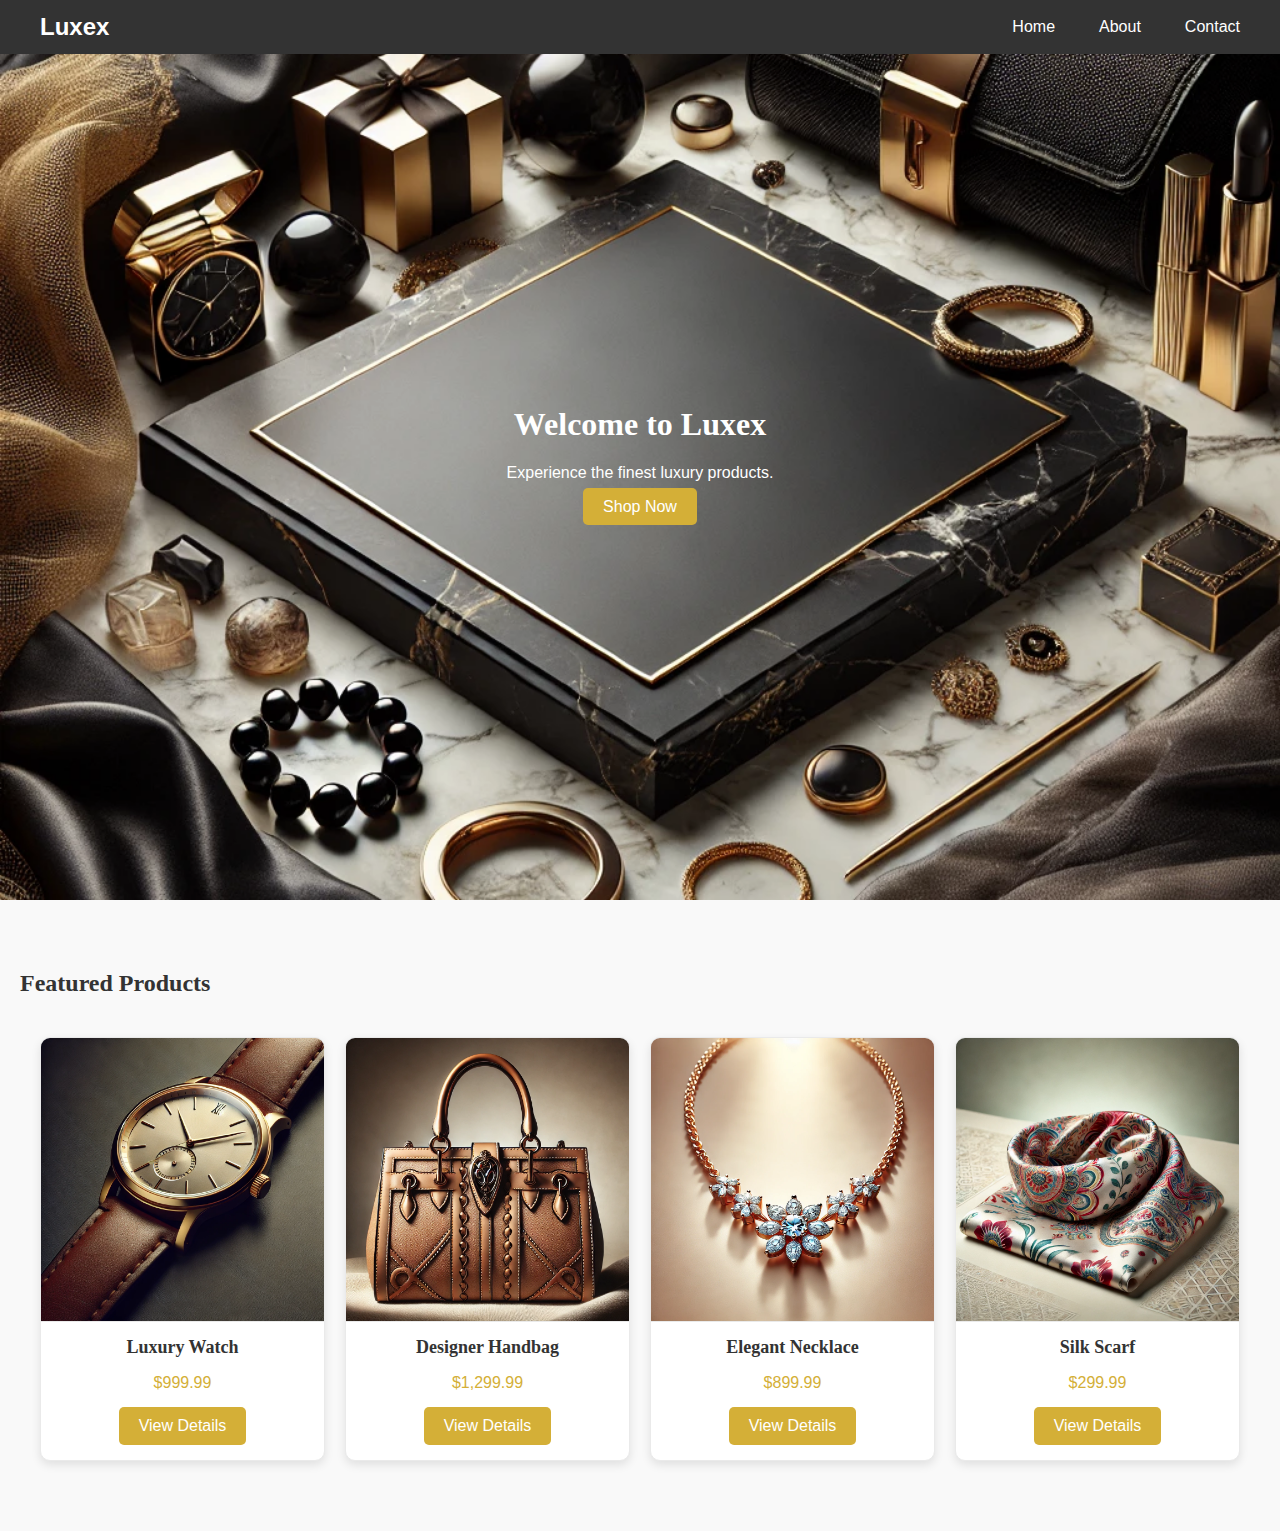
==== index.html @ a1024fca "completed" ====
<!DOCTYPE html>
<html lang="en">
  <head>
    <meta charset="UTF-8" />
    <meta name="viewport" content="width=device-width, initial-scale=1.0" />
    <title>Luxex - Luxury E-Commerce</title>
    <link rel="stylesheet" href="css/styles.css" />
  </head>
  <body>
    <!-- Navbar -->
    <header class="navbar">
      <div class="container">
        <div class="logo">
          <a href="index.html" aria-label="Luxex Home">Luxex</a>
        </div>
        <nav class="nav-links">
          <ul>
            <li><a href="index.html" aria-label="Home">Home</a></li>
            <li><a href="about.html" aria-label="About Us">About</a></li>
            <li><a href="contact.html" aria-label="Contact Us">Contact</a></li>
          </ul>
        </nav>
        <div class="hamburger" aria-label="Open Navigation">
          <span></span>
          <span></span>
          <span></span>
        </div>
      </div>
    </header>

    <section class="hero">
      <div class="hero-content">
        <h1>Welcome to Luxex</h1>
        <p>Experience the finest luxury products.</p>
        <a href="products.html" class="btn">Shop Now</a>
      </div>
    </section>

    <section class="featured-products">
      <h2>Featured Products</h2>
      <div class="product-grid">
        <div class="product-card">
          <img
            src="images/product1.jpg"
            alt="Luxury Watch with leather strap and gold casing"
          />
          <h3>Luxury Watch</h3>
          <p class="price">$999.99</p>
          <a
            href="product-watch.html"
            class="btn"
            aria-label="View details about Luxury Watch"
            >View Details</a
          >
        </div>

        <div class="product-card">
          <img
            src="images/product2.jpg"
            alt="Designer Handbag made of premium leather"
          />
          <h3>Designer Handbag</h3>
          <p class="price">$1,299.99</p>
          <a
            href="product-handbag.html"
            class="btn"
            aria-label="View details about Designer Handbag"
            >View Details</a
          >
        </div>

        <div class="product-card">
          <img
            src="images/product3.jpg"
            alt="Elegant Necklace with diamonds and platinum chain"
          />
          <h3>Elegant Necklace</h3>
          <p class="price">$899.99</p>
          <a
            href="product-necklace.html"
            class="btn"
            aria-label="View details about Elegant Necklace"
            >View Details</a
          >
        </div>

        <div class="product-card">
          <img
            src="images/product4.jpg"
            alt="Silk Scarf in vibrant colors and luxurious fabric"
          />
          <h3>Silk Scarf</h3>
          <p class="price">$299.99</p>
          <a
            href="product-scarf.html"
            class="btn"
            aria-label="View details about Silk Scarf"
            >View Details</a
          >
        </div>
      </div>
    </section>

    <script src="js/script.js"></script>
  </body>
</html>
---- css/styles.css ----
::-webkit-scrollbar {
  width: 10px;
}

::-webkit-scrollbar-track {
  background: #f9f9f9;
}

::-webkit-scrollbar-thumb {
  background-color: #d4af37;
  border-radius: 10px;
  border: 2px solid #f9f9f9;
}

body {
  -webkit-font-smoothing: antialiased;
  -moz-osx-font-smoothing: grayscale;
  font-family: "Montserrat", sans-serif;
  color: #333;
  margin: 0;
  padding: 0;
  box-sizing: border-box;
}

h1,
h2,
h3 {
  font-family: "Playfair Display", serif;
}

.navbar {
  background-color: #333;
  padding: 10px 20px;
  position: fixed;
  width: 100%;
  top: 0;
  z-index: 1000;
  margin: 0;
  box-sizing: border-box;
  transition: background-color 0.3s ease;
}

.navbar .container {
  display: flex;
  justify-content: space-between;
  align-items: center;
  max-width: 1200px;
  margin: 0 auto;
}

.navbar .logo a {
  font-size: 24px;
  color: #fff;
  text-decoration: none;
  font-weight: 600;
}

.navbar .nav-links ul {
  list-style: none;
  margin: 0;
  padding: 0;
  display: flex;
}

.navbar .nav-links ul li {
  width: 100%;
  margin-left: 20px;
  text-align: center;
}

.navbar .nav-links ul li a {
  color: #fff;
  text-decoration: none;
  font-size: 16px;
  padding: 8px 12px;
  transition: background-color 0.3s ease, color 0.3s ease;
  display: block;
  width: 100%;
  position: relative;
  z-index: 10;
}

.navbar .nav-links ul li a:hover {
  background-color: #d4af37;
  color: #333;
  border-radius: 5px;
}

.hamburger {
  display: none;
  flex-direction: column;
  cursor: pointer;
}

.hamburger span {
  height: 3px;
  width: 25px;
  background-color: #fff;
  margin: 4px 0;
  transition: all 0.3s ease;
}

.hero {
  background-image: url("../images/hero.jpg");
  background-size: cover;
  background-position: center;
  height: 100vh;
  display: flex;
  align-items: center;
  justify-content: center;
  color: white;
  text-align: center;
}

.hero-content {
  max-width: 600px;
}

.btn {
  background-color: #d4af37;
  color: white;
  padding: 10px 20px;
  text-decoration: none;
  border-radius: 5px;
}

.btn:hover {
  background-color: #b89e30;
}

.featured-products {
  padding: 50px 20px;
  background-color: #f9f9f9;
}

.product-grid {
  display: grid;
  grid-template-columns: repeat(auto-fit, minmax(200px, 1fr));
  gap: 20px;
  padding: 20px;
}

.product-card {
  background-color: #fff;
  border: 1px solid #eaeaea;
  border-radius: 10px;
  overflow: hidden;
  text-align: center;
  box-shadow: 0 4px 10px rgba(0, 0, 0, 0.1);
  transition: transform 0.3s ease, box-shadow 0.3s ease;
}

.product-card img {
  width: 100%;
  height: auto;
  display: block;
  border-bottom: 1px solid #eaeaea;
}

.product-card h3 {
  font-size: 18px;
  margin: 15px 0;
  color: #333;
}

.product-card .price {
  font-size: 16px;
  color: #d4af37;
  margin-bottom: 15px;
}

.product-card .btn {
  display: inline-block;
  padding: 10px 20px;
  background-color: #d4af37;
  color: #fff;
  text-decoration: none;
  border-radius: 5px;
  margin-bottom: 15px;
}

.product-card:hover {
  transform: scale(1.05);
  box-shadow: 0 8px 20px rgba(0, 0, 0, 0.2);
}

.product-list {
  padding: 40px 20px;
  background-color: #f9f9f9;
  text-align: center;
}

.product-list h2 {
  font-size: 32px;
  color: #333;
  margin-bottom: 40px;
  font-weight: 600;
  letter-spacing: 1px;
}

.product-detail {
  display: flex;
  flex-wrap: wrap;
  gap: 30px;
  padding: 40px;
  background-color: #f9f9f9;
}

.product-images {
  flex: 1;
  max-width: 50%;
  padding: 20px;
  box-sizing: border-box;
}

.main-image {
  position: relative;
  width: 100%;
  overflow: hidden;
}

.main-image img {
  width: 100%;
  transition: transform 0.3s ease;
  cursor: zoom-in;
}

.main-image img:hover {
  transform: scale(1.5);
}

.product-info {
  flex: 1;
  max-width: 50%;
  padding: 20px;
  box-sizing: border-box;
}

.product-info h1 {
  font-size: 36px;
  margin-bottom: 20px;
  color: #333;
}

.product-info .price {
  font-size: 28px;
  color: #d4af37;
  margin-bottom: 20px;
}

.product-info .description {
  font-size: 16px;
  color: #555;
  line-height: 1.5;
  margin-bottom: 30px;
}

.btn.add-to-cart {
  padding: 15px 30px;
  background-color: #d4af37;
  color: #fff;
  font-size: 16px;
  border: none;
  border-radius: 5px;
  cursor: pointer;
  transition: background-color 0.3s ease;
}

.btn.add-to-cart:hover {
  background-color: #b89c30;
}

.about-us {
  padding: 60px 20px;
  background-color: #f9f9f9;
  text-align: center;
}

.about-us h2 {
  font-size: 36px;
  color: #333;
  margin-bottom: 20px;
  font-weight: 600;
  letter-spacing: 1px;
}

.about-us p {
  font-size: 18px;
  color: #555;
  line-height: 1.6;
  margin-bottom: 40px;
  max-width: 800px;
  margin-left: auto;
  margin-right: auto;
}

.team {
  display: flex;
  justify-content: center;
  gap: 40px;
  flex-wrap: wrap;
}

.team-member {
  max-width: 250px;
  text-align: center;
}

.team-member img {
  width: 100%;
  border-radius: 50%;
  box-shadow: 0 4px 10px rgba(0, 0, 0, 0.1);
  margin-bottom: 20px;
  transition: transform 0.3s ease;
}

.team-member img:hover {
  transform: scale(1.05);
}

.team-member h3 {
  font-size: 22px;
  color: #333;
  margin-bottom: 10px;
}

.team-member p {
  font-size: 16px;
  color: #777;
}

.contact-page {
  padding: 60px 20px;
  background-color: #f9f9f9;
  text-align: center;
}

.contact-page h2 {
  font-size: 36px;
  color: #333;
  margin-bottom: 20px;
  font-weight: 600;
  letter-spacing: 1px;
}

.contact-page p {
  font-size: 18px;
  color: #555;
  margin-bottom: 40px;
  line-height: 1.6;
  max-width: 800px;
  margin-left: auto;
  margin-right: auto;
}

.contact-form {
  max-width: 600px;
  margin: 0 auto;
  background-color: #fff;
  padding: 40px;
  border-radius: 10px;
  box-shadow: 0 4px 10px rgba(0, 0, 0, 0.1);
}

.contact-form .form-group {
  margin-bottom: 20px;
}

.contact-form label {
  display: block;
  font-size: 16px;
  color: #333;
  margin-bottom: 10px;
  text-align: left;
}

.contact-form input[type="text"],
.contact-form input[type="email"],
.contact-form textarea {
  width: 100%;
  padding: 15px;
  border: 1px solid #ddd;
  border-radius: 5px;
  font-size: 16px;
  color: #555;
  box-sizing: border-box;
  transition: border-color 0.3s ease;
}

.contact-form input[type="text"]:focus,
.contact-form input[type="email"]:focus,
.contact-form textarea:focus {
  border-color: #d4af37;
  outline: none;
}

.form-group input:invalid,
.form-group textarea:invalid {
  border-color: red;
}

.form-group input:valid,
.form-group textarea:valid {
  border-color: green;
}

.contact-form textarea {
  height: 150px;
  resize: vertical;
}

.contact-form .btn-submit {
  padding: 15px 30px;
  background-color: #d4af37;
  color: #fff;
  font-size: 16px;
  border: none;
  border-radius: 5px;
  cursor: pointer;
  transition: background-color 0.3s ease;
  width: 100%;
  margin-top: 20px;
}

.contact-form .btn-submit:hover {
  background-color: #b89c30;
}

.btn,
.btn-submit {
  transition: background-color 0.3s ease, transform 0.3s ease;
}

.btn:hover,
.btn-submit:hover {
  transform: translateY(-2px);
}

.contact-info {
  margin-top: 60px;
}

.contact-info h3 {
  font-size: 24px;
  color: #333;
  margin-bottom: 20px;
}

.contact-info p {
  font-size: 18px;
  color: #555;
  line-height: 1.6;
  margin-bottom: 10px;
}

.contact-info p a {
  color: #d4af37;
  text-decoration: none;
  transition: color 0.3s ease;
}

.contact-info p a:hover {
  color: #b89c30;
}

@media (max-width: 768px) {
  /* Tablet styles */
  .hamburger {
    display: flex;
  }

  .navbar .nav-links ul {
    display: none;
    flex-direction: column;
    width: 100%;
    background-color: #333;
    position: absolute;
    top: 60px; /* Adjust this value to match navbar height */
    left: 0;
    padding: 0;
  }

  .navbar .nav-links ul li {
    margin: 0;
  }

  .navbar .nav-links ul li a {
    padding: 15px;
    text-align: center;
    border-top: 1px solid #444;
  }

  .navbar.active .nav-links ul {
    display: flex;
  }

  .hero-content {
    max-width: 800px;
  }

  .product-detail {
    flex-direction: column;
  }

  .product-images,
  .product-info {
    max-width: 100%;
  }

  .team {
    flex-direction: column;
    align-items: center;
  }

  .contact-form {
    padding: 20px;
  }

  .contact-info {
    text-align: center;
  }
}

@media (min-width: 1200px) {
  .container {
    max-width: 1400px;
  }

  .product-grid {
    grid-template-columns: repeat(auto-fit, minmax(250px, 1fr));
  }
}
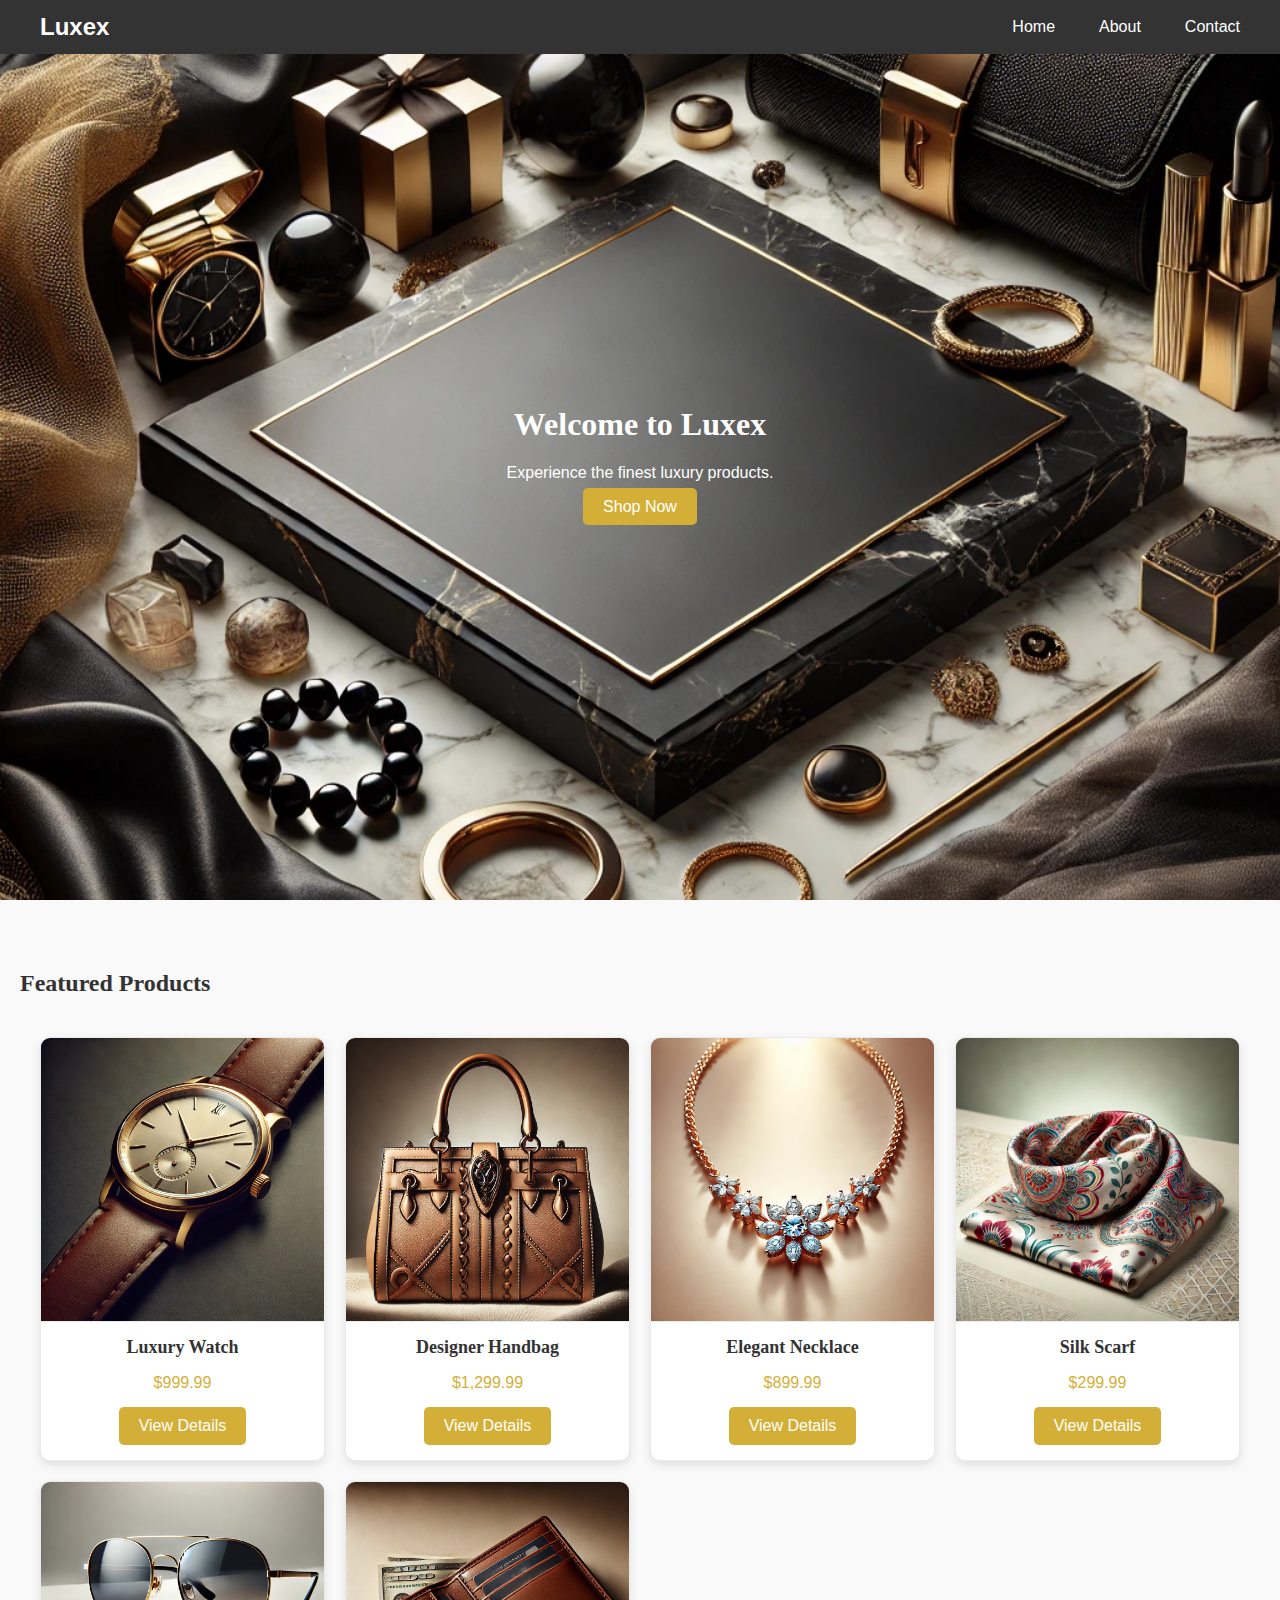
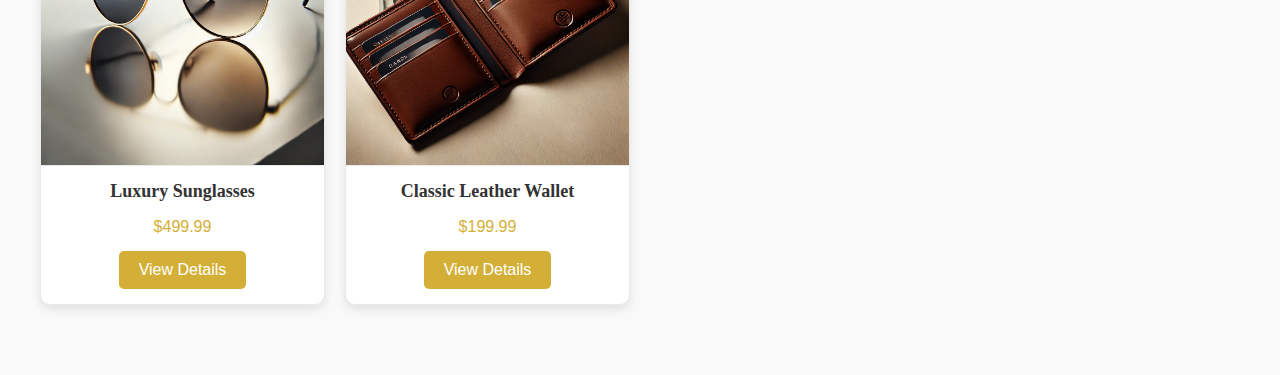
==== commit b2cbd57c: "added two more products" ====
--- a/index.html
+++ b/index.html
@@ -98,6 +98,36 @@
             >View Details</a
           >
         </div>
+
+        <div class="product-card">
+          <img
+            src="images/product5.jpg"
+            alt="Luxury Sunglasses with gold-plated rims"
+          />
+          <h3>Luxury Sunglasses</h3>
+          <p class="price">$499.99</p>
+          <a
+            href="product-sunglasses.html"
+            class="btn"
+            aria-label="View details about Luxury Sunglasses"
+            >View Details</a
+          >
+        </div>
+
+        <div class="product-card">
+          <img
+            src="images/product6.jpg"
+            alt="Classic Leather Wallet in premium brown leather"
+          />
+          <h3>Classic Leather Wallet</h3>
+          <p class="price">$199.99</p>
+          <a
+            href="product-wallet.html"
+            class="btn"
+            aria-label="View details about Classic Leather Wallet"
+            >View Details</a
+          >
+        </div>
       </div>
     </section>
 
